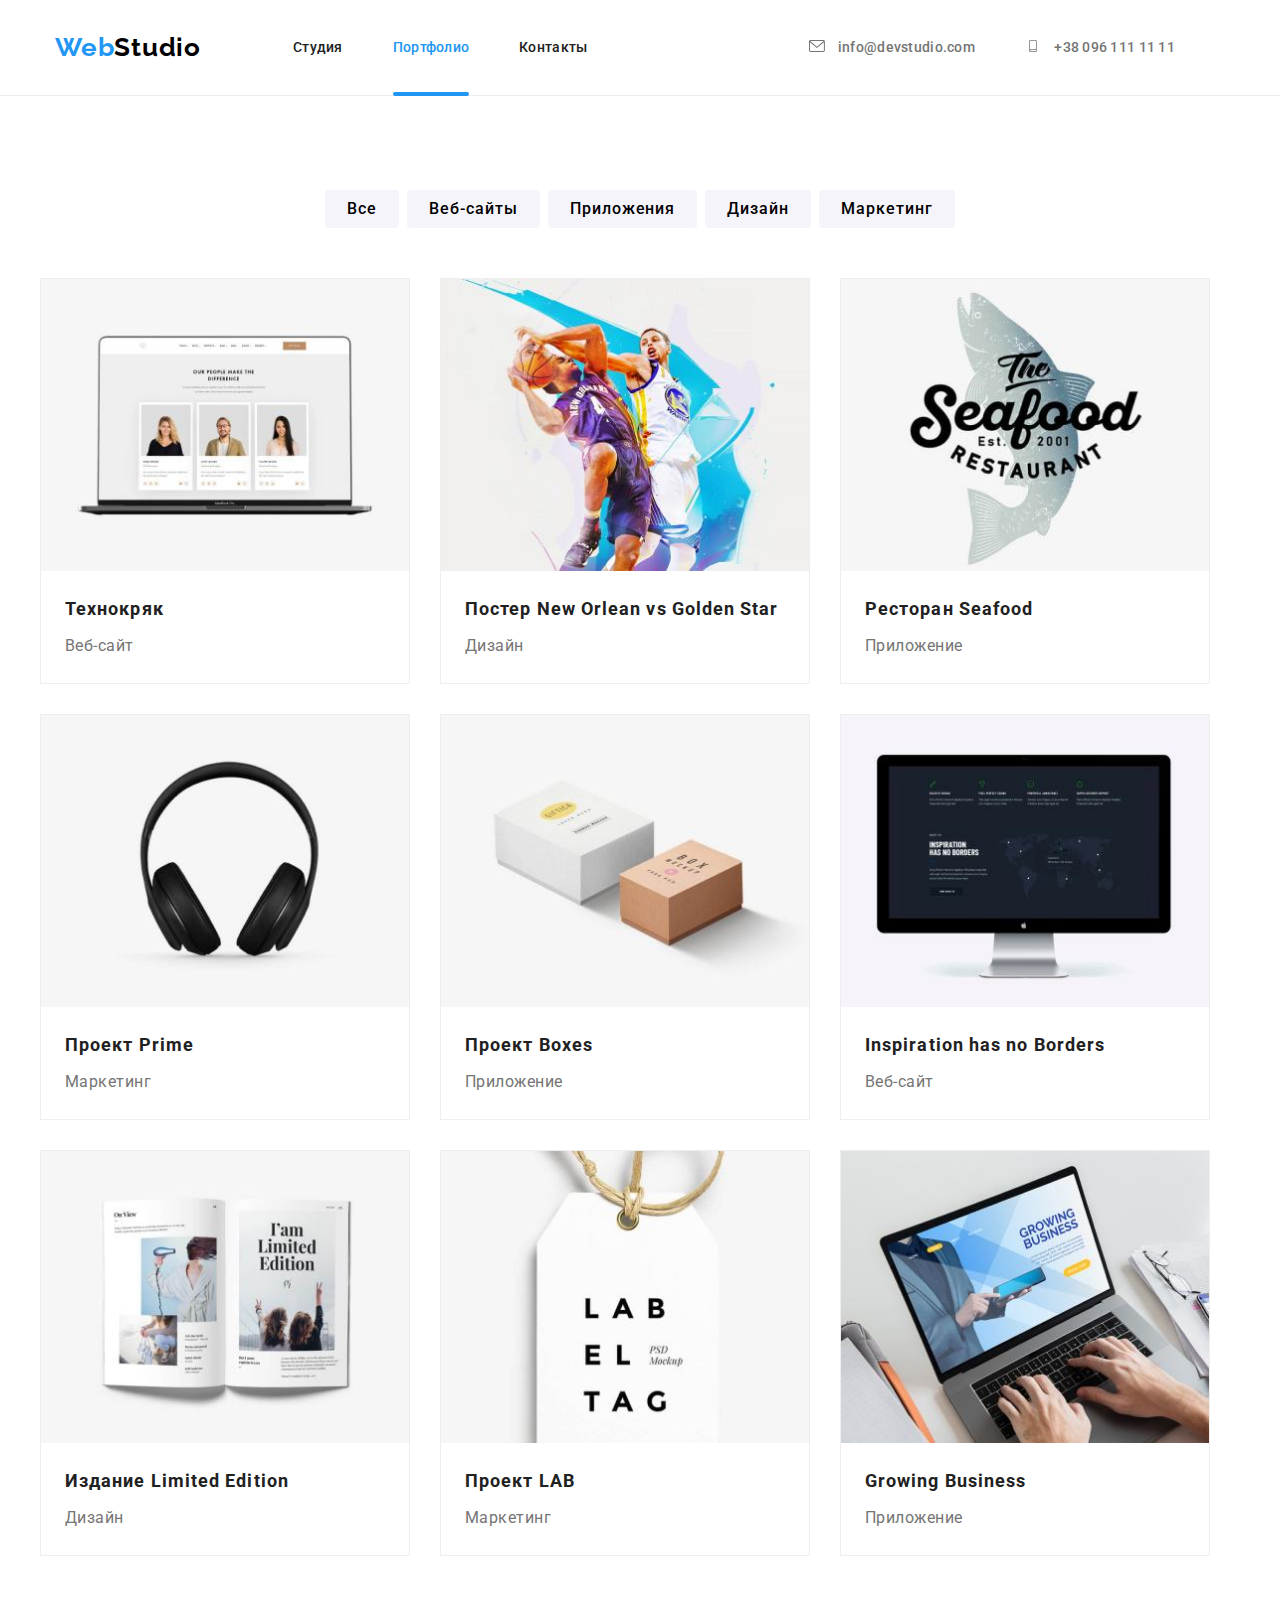
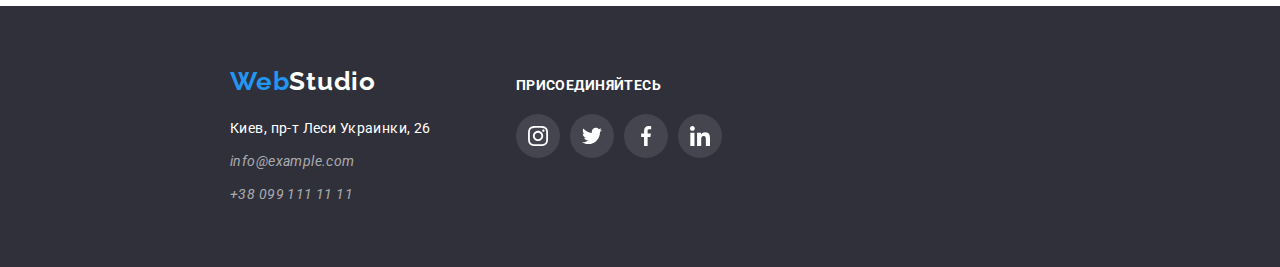
==== portfolio.html @ e21848b0 "save1" ====
<!DOCTYPE html>
<html lang="ru">
  <head>
    <meta charset="UTF-8" />
    <meta http-equiv="X-UA-Compatible" content="IE=edge" />
    <meta name="viewport" content="width=device-width, initial-scale=1.0" />
    <title>WebStudio</title>
    <link
      rel="stylesheet"
      href="https://cdnjs.cloudflare.com/ajax/libs/modern-normalize/1.1.0/modern-normalize.min.css"
    />
    <link rel="preconnect" href="https://fonts.googleapis.com" />
    <link rel="preconnect" href="https://fonts.gstatic.com" crossorigin />
    <link
      href="https://fonts.googleapis.com/css2?family=Raleway:wght@700&family=Roboto:wght@400;500;700;900&display=swap"
      rel="stylesheet"
    />
    <link rel="stylesheet" href="./css/styles.css" />
  </head>

  <body>
    <header class="header">
      <div class="container header-container">
        <nav class="site-nav">
          <a href="" class="header-logo"
            >Web<span class="studio">Studio</span></a
          >
          <ul class="header-menu list">
            <li class="header-item">
              <a class="header-link link" href="./index.html">Студия</a>
            </li>
            <li class="header-item">
              <a class="header-link link current" href=" ">Портфолио</a>
            </li>
            <li class="header-item">
              <a class="header-link link" href="">Контакты</a>
            </li>
          </ul>
        </nav>
        <div class="header-contact">
          <ul class="header-contacts list header-container">
            <li class="header-contacts-item">
              <a
                class="header-contacts-link link"
                href="mailto:info@devstudio.com"
              >
                <svg class="mail-icon nav-icon">
                  <use href="./images/sprite.svg#icon-mail"></use>
                </svg>
                info@devstudio.com</a
              >
            </li>
            <li class="header-contacts-item">
              <a class="header-contacts-link link" href="tel:+380961111111">
                <svg class="tel-icon nav-icon">
                  <use href="./images/sprite.svg#icon-phone"></use>
                </svg>

                +38 096 111 11 11</a
              >
            </li>
          </ul>
        </div>
      </div>
    </header>
    <main>
      <section class="portfolio">
        <div class="portfolio-container">
          <h1 hidden>Фильтры</h1>
          <ul class="list filter">
            <li class="filter-list">
              <button class="filter-btn btn" type="button">Все</button>
            </li>
            <li class="filter-list">
              <button class="filter-btn btn" type="button">Веб-сайты</button>
            </li>
            <li class="filter-list">
              <button class="filter-btn btn" type="button">Приложения</button>
            </li>
            <li class="filter-list">
              <button class="filter-btn btn" type="button">Дизайн</button>
            </li>
            <li class="filter-list">
              <button class="filter-btn btn" type="button">Маркетинг</button>
            </li>
          </ul>
          <h2 hidden>Примеры работ</h2>
          <ul class="work-list list">
            <li class="plate">
              <a class="plate-link link" href="">
                <div class="plate-top-wrapper">
                  <img
                    class="card-img"
                    src="./images/technokryak.jpg"
                    alt="Технокряк"
                    width="370"
                    height="294"
                  />
                  <p class="animate-plate">
                    Технокряк это современная площадка распространения
                    коронавируса. Компании используют эту платформу для
                    цифрового шпионажа и атак на защищённые сервера конкурентов.
                  </p>
                </div>
                <h3 class="description">Технокряк</h3>
                <p class="type">Веб-сайт</p>
              </a>
            </li>
            <li class="plate">
              <a class="plate-link link" href="">
                <div class="plate-top-wrapper">
                  <img
                    class="card-img"
                    src="./images/bball.jpg"
                    alt="Постер New Orlean vs Golden Star"
                    width="370"
                    height="294"
                  />
                  <p class="animate-plate">
                    Технокряк это современная площадка распространения
                    коронавируса. Компании используют эту платформу для
                    цифрового шпионажа и атак на защищённые сервера конкурентов.
                  </p>
                </div>
                <h3 class="description">Постер New Orlean vs Golden Star</h3>
                <p class="type">Дизайн</p>
              </a>
            </li>
            <li class="plate">
              <a class="plate-link link" href="">
                <div class="plate-top-wrapper">
                  <img
                    class="card-img"
                    src="./images/seafood.jpg"
                    alt="Ресторан Seafood"
                    width="370"
                    height="294"
                  />
                  <p class="animate-plate">
                    Технокряк это современная площадка распространения
                    коронавируса. Компании используют эту платформу для
                    цифрового шпионажа и атак на защищённые сервера конкурентов.
                  </p>
                </div>
                <h3 class="description">Ресторан Seafood</h3>
                <p class="type">Приложение</p>
              </a>
            </li>
            <li class="plate">
              <a class="plate-link link" href="">
                <div class="plate-top-wrapper">
                  <img
                    class="card-img"
                    src="./images/headphone.jpg"
                    alt="Проект Prime Наушники"
                    width="370"
                    height="294"
                  />
                  <p class="animate-plate">
                    Технокряк это современная площадка распространения
                    коронавируса. Компании используют эту платформу для
                    цифрового шпионажа и атак на защищённые сервера конкурентов.
                  </p>
                </div>
                <h3 class="description">Проект Prime</h3>
                <p class="type">Маркетинг</p>
              </a>
            </li>
            <li class="plate">
              <a class="plate-link link" href="">
                <div class="plate-top-wrapper">
                  <img
                    class="card-img"
                    src="./images/boxes.jpg"
                    alt="Проект Boxes коробки"
                    width="370"
                    height="294"
                  />
                  <p class="animate-plate">
                    Технокряк это современная площадка распространения
                    коронавируса. Компании используют эту платформу для
                    цифрового шпионажа и атак на защищённые сервера конкурентов.
                  </p>
                </div>
                <h3 class="description">Проект Boxes</h3>
                <p class="type">Приложение</p>
              </a>
            </li>
            <li class="plate">
              <a class="plate-link link" href="">
                <div class="plate-top-wrapper">
                  <img
                    class="card-img"
                    src="./images/mcbook.jpg"
                    alt="Inspiration has no Borders"
                    width="370"
                    height="294"
                  />
                  <p class="animate-plate">
                    Технокряк это современная площадка распространения
                    коронавируса. Компании используют эту платформу для
                    цифрового шпионажа и атак на защищённые сервера конкурентов.
                  </p>
                </div>
                <h3 class="description" lang="en">
                  Inspiration has no Borders
                </h3>
                <p class="type">Веб-сайт</p>
              </a>
            </li>
            <li class="plate">
              <a class="plate-link link" href="">
                <div class="plate-top-wrapper">
                  <img
                    class="card-img"
                    src="./images/knigga.jpg"
                    alt="Издание Limited Edition"
                    width="370"
                    height="294"
                  />
                  <p class="animate-plate">
                    Технокряк это современная площадка распространения
                    коронавируса. Компании используют эту платформу для
                    цифрового шпионажа и атак на защищённые сервера конкурентов.
                  </p>
                </div>
                <h3 class="description" lang="en">Издание Limited Edition</h3>
                <p class="type">Дизайн</p>
              </a>
            </li>
            <li class="plate">
              <a class="plate-link link" href="">
                <div class="plate-top-wrapper">
                  <img
                    class="card-img"
                    src="./images/lab.jpg"
                    alt="Проект LAB"
                    width="370"
                    height="294"
                  />
                  <p class="animate-plate">
                    Технокряк это современная площадка распространения
                    коронавируса. Компании используют эту платформу для
                    цифрового шпионажа и атак на защищённые сервера конкурентов.
                  </p>
                </div>
                <h3 class="description">Проект LAB</h3>
                <p class="type">Маркетинг</p>
              </a>
            </li>
            <li class="plate">
              <a class="plate-link link" href="">
                <div class="plate-top-wrapper">
                  <img
                    class="card-img"
                    src="./images/laptop.jpg"
                    alt="Growing Business"
                    width="370"
                    height="294"
                  />
                  <p class="animate-plate">
                    Технокряк это современная площадка распространения
                    коронавируса. Компании используют эту платформу для
                    цифрового шпионажа и атак на защищённые сервера конкурентов.
                  </p>
                </div>
                <h3 class="description" lang="en">Growing Business</h3>
                <p class="type">Приложение</p>
              </a>
            </li>
          </ul>
        </div>
      </section>
      <footer class="basement">
        <div class="container footer-container">
          <div class="footer-web">
            <div class="logo-foot">
              <a href="" class="footer-logo"
                >Web<span class="footer-studio">Studio</span></a
              >
            </div>

            <address class="information">
              <ul class="footer-menu list">
                <li class="footer-item">
                  <a
                    class="address-link link"
                    href="https://www.google.com/maps/place/%D0%B1%D1%83%D0%BB.+%D0%9B%D0%B5%D1%81%D0%B8+%D0%A3%D0%BA%D1%80%D0%B0%D0%B8%D0%BD%D0%BA%D0%B8,+26,+%D0%9A%D0%B8%D0%B5%D0%B2,+02000/data=!4m2!3m1!1s0x40d4cf0e033ecbe9:0x57a4dffefec77da0?sa=X&ved=2ahUKEwjEkI7In4zzAhXygf0HHdX_CNgQ8gF6BAgOEAE"
                    >Киев, пр-т Леси Украинки, 26</a
                  >
                </li>
                <li class="footer-item">
                  <a class="footer-link link" href="mailto:info@example.com"
                    >info@example.com</a
                  >
                </li>
                <li class="footer-item">
                  <a class="footer-link link" href="tel:+380991111111"
                    >+38 099 111 11 11</a
                  >
                </li>
              </ul>
            </address>
          </div>
          <div class="social-footer">
            <h3 class="social-head">присоединяйтесь</h3>
            <ul class="social-list list">
              <li class="social-item">
                <a href="https://www.instagram.com/" class="footer-social link">
                  <svg class="footer-social-icon">
                    <use href="./images/sprite.svg#icon-instagram"></use>
                    >
                  </svg>
                </a>
              </li>
              <li class="social-item">
                <a href="https://twitter.com/" class="footer-social link">
                  <svg class="footer-social-icon">
                    <use href="./images/sprite.svg#icon-twitter"></use>
                    >
                  </svg>
                </a>
              </li>
              <li class="social-item">
                <a
                  href="https://uk-ua.facebook.com/"
                  class="footer-social link"
                >
                  <svg class="footer-social-icon">
                    <use href="./images/sprite.svg#icon-facebook"></use>
                    >
                  </svg>
                </a>
              </li>
              <li class="social-item">
                <a href="https://www.linkedin.com/" class="footer-social link">
                  <svg class="footer-social-icon">
                    <use href="./images/sprite.svg#icon-linkedin"></use>
                    >
                  </svg>
                </a>
              </li>
            </ul>
          </div>
        </div>
      </footer>
    </main>
  </body>
</html>
---- css/styles.css ----
:root {
  --primary-title-color: #ffffff;
  --secondary-title-color: #212121;
  --primary-text-color: #757575;
  --header-text-color: #212121;
  --header-link-color: #757575;
  --accent-color: #2196f3;
  --background-color: #2f303a;
  --our-team-color: #f5f4fa;
}

p,
h1,
h2,
h3,
h4,
h5,
h6 {
  margin: 0;
}
ul {
  margin: 0;
  padding-left: 0;
}

img {
  display: block;
  max-width: 100%;
  height: auto;
}

body {
  font-family: "Roboto", sans-serif;
  background-color: var(--primary-title-color);
  letter-spacing: 0.03em;
  color: var(--header-text-color);
  margin: 0 auto;
}

/* Header */

.header {
  padding-top: 32px;
  padding-bottom: 32px;
  border-bottom: 1px solid #ececec;
}

.container {
  width: 1200px;
  padding-left: 15px;
  padding-right: 15px;
  margin-left: auto;
  margin-right: auto;
}

.header-container {
  display: flex;
}

.site-nav {
  display: flex;
}
.header-contact {
  display: flex;
  margin-left: auto;
  align-items: center;
}

.header-logo {
  display: block;
  width: 145px;
  height: 31px;
  left: 215px;
  top: 24px;

  font-family: Raleway;

  font-weight: bold;
  font-size: 26px;
  line-height: 1.19;
  /* identical to box height */

  letter-spacing: 0.03em;

  color: var(--accent-color);
  text-decoration: none;
  margin-right: 93px;
}
.studio {
  color: black;
}

.header-menu {
  display: flex;
  align-items: center;
}

.header-item:not(:last-child) {
  margin-right: 50px;
}

.current::after {
  content: "";
  position: absolute;
  border-radius: 2px;
  width: 100%;
  height: 4px;
  background-color: #2196f3;
  display: block;
  bottom: -41px;
}

.header-menu,
.header-link.current {
  color: #2196f3;
}

.link {
  text-decoration: none;
  display: block;
  transition: 250ms cubic-bezier(0.4, 0, 0.2, 1);
}

.list {
  list-style: none;
}

.header-link {
  font-weight: 500;
  font-size: 14px;
  line-height: 1.14;
  letter-spacing: 0.02em;
  color: var(--header-text-color);
  position: relative;
}

.header-link:hover,
.header-link:focus {
  color: var(--accent-color);
}

.header-contacts-item:focus,
.header-contacts-item:hover {
  fill: #2196f3;
}

.header-contacts-link {
  font-weight: 500;
  font-size: 14px;
  line-height: 1.14;
  letter-spacing: 0.02em;

  color: var(--header-link-color);
  margin-right: 50px;
}

.header-contacts-link:hover,
.header-contacts-link:focus {
  color: var(--accent-color);
}

.mail-icon {
  height: 12px;
  width: 16px;
  margin-right: 10px;
  fill: currentColor;
}

.tel-icon {
  height: 12px;
  width: 16px;
  margin-right: 10px;
  fill: currentColor;
}

/* HERO */

.main-hero {
  background-image: linear-gradient(
      to right,
      rgba(47, 48, 58, 0.4),
      rgba(47, 48, 58, 0.4)
    ),
    url(../images/hero.jpg);
  background-repeat: no-repeat;
  background-position: center;
  background-size: cover;
  text-align: center;
  padding: 200px 0;
}

.hero-title {
  max-width: 696px;
  margin: 0 auto;
  margin-bottom: 50px;
  font-weight: 900;
  font-size: 44px;
  line-height: 1.36;
  text-align: center;
  letter-spacing: 0.06em;
  text-transform: uppercase;
  color: var(--primary-title-color);
}

.btn {
  font-family: inherit;
  font-weight: bold;
  font-size: 16px;
  line-height: 1.87;
  letter-spacing: 0.06em;
  border: none;
  border-radius: 4px;
}
.hero-btn {
  padding: 10px 32px;
  cursor: pointer;
  font-weight: bold;
  font-family: inherit;
  font-size: 16px;
  line-height: 1.88;
  letter-spacing: 0.06em;
  color: var(--primary-title-color);
  background-color: #2196f3;
}

.button {
  display: flex;
  justify-content: center;
}

.features {
  padding-top: 94px;
  padding-bottom: 47px;
}

.advantage-title {
  font-weight: bold;
  font-size: 14px;
  line-height: 1.14;
  text-transform: uppercase;
  color: var(--header-text-color);
  margin-bottom: 10px;
}
.advantage-description {
  font-size: 14px;
  line-height: 1.71;
  letter-spacing: 0.03em;
  color: var(--header-link-color);
  font-weight: normal;
}
.advantage {
  text-decoration: none;
  list-style: none;
  display: flex;
}

.feauters-item:nth-child(0) {
  width: 270px;
  flex-basis: calc(100% / 4 - 30px);
  font-weight: bold;
  font-size: 14px;
  line-height: 1.14;
  color: var(--secondary-title-color);
  margin-left: 30px;
}

.feauters-item::before {
  content: "";
  display: block;
  margin-bottom: 30px;
  background-repeat: no-repeat;
  background-position: center;
  width: 270px;
  height: 120px;
  background: #f5f4fa;
  border-radius: 4px;
}

.icon-1::before {
  background-image: url(../images/satelite.svg);
  background-repeat: no-repeat;
  background-position: center;
}

.icon-2::before {
  background-image: url(../images/clock.svg);
  background-repeat: no-repeat;
  background-position: center;
}

.icon-3::before {
  background-image: url(../images/diagram.svg);
  background-repeat: no-repeat;
  background-position: center;
}

.icon-4::before {
  background-image: url(../images/astronaut.svg);
  background-repeat: no-repeat;
  background-position: center;
}

/* Чем мы занимаемся */

.about-us {
  padding-top: 47px;
  padding-bottom: 94px;
}

.photo {
  display: block;
  font-weight: bold;
  font-size: 36px;
  line-height: 1.17;
  text-align: center;
  letter-spacing: 0.03em;
  color: var(--header-text-color);
  margin-bottom: 50px;
}
.examples {
  display: flex;
  flex-basis: calc(100% / 3 - 90px);
  align-items: center;
}

.example-item:not(:last-child) {
  margin-right: 30px;
}

.example-item {
  position: relative;
}

.shadow {
  display: flex;
  align-items: center;
  justify-content: center;
  position: absolute;
  bottom: 0;
  width: 370px;
  height: 70px;
  background-color: rgba(47, 48, 58, 0.8);
}

.photo-description {
  font-family: Roboto;
  font-style: normal;
  font-weight: bold;
  font-size: 14px;
  line-height: 16px;
  text-align: center;
  letter-spacing: 0.03em;
  text-transform: uppercase;

  color: #ffffff;
}

.we {
  background: var(--our-team-color);
  padding-top: 94px;
  padding-bottom: 94px;
}
.our-team {
  font-weight: bold;
  font-size: 36px;
  line-height: 1.17;
  text-align: center;
  justify-content: center;
  color: var(--header-text-color);
  margin-bottom: 50px;
  letter-spacing: 0.03em;
}
.people-list {
  display: flex;
  justify-content: flex-start;
}

.team-item {
  margin-right: 30px;
  background-color: var(--primary-title-color);
  border-radius: 0px 0px 4px 4px;
  margin-bottom: 94px;
  box-shadow: 0px 1px 3px rgba(0, 0, 0, 0.12), 0px 1px 1px rgba(0, 0, 0, 0.14),
    0px 2px 1px rgba(0, 0, 0, 0.2);
  max-height: 100%;
}

.team-item:nth-child(4n) {
  margin-right: 0;
}

.team-img {
  margin-bottom: 30px;
}

.team-personal-name {
  margin-bottom: 10px;
  font-weight: 500;
  font-size: 16px;
  line-height: 19px;
  text-align: center;
  letter-spacing: 0.03em;
}

.team-position {
  margin-bottom: 16px;

  font-size: 16px;
  line-height: 19px;
  text-align: center;
  letter-spacing: 0.03em;
  color: #757575;
}

.social-list {
  display: flex;
  justify-content: center;
  padding-bottom: 30px;
}

.social-item {
  width: 44px;
  height: 44px;
}

.social-item + .social-item {
  margin-left: 10px;
}

.social-link {
  width: 44px;
  height: 44px;
  border-radius: 50%;
  background-color: #ffffff;
  display: flex;
  align-items: center;
  justify-content: center;
  padding-top: 28px;
}

.social-link:hover,
.social-link:focus {
  background-color: #2196f3;
}

.social-icon {
  width: 20px;
  height: 20px;
  margin-top: 12px;
  margin-bottom: 42px;
  fill: #afb1b8;
}

.social-link:hover .social-icon,
.social-link:focus .social-icon {
  fill: #ffffff;
}

.our-clients {
  height: auto;
  padding-bottom: 94px;
  padding-top: 94px;

  background-color: #ffffff;
}

.regular-clients {
  font-family: Roboto;
  font-style: normal;
  font-weight: bold;
  font-size: 36px;
  line-height: 42px;
  text-align: center;
  letter-spacing: 0.8px;
  margin-bottom: 50px;
}

.clients-list {
  display: flex;
  justify-content: center;
  list-style: none;
}

.clients-item:not(:last-child) {
  margin-right: 30px;
}

.clients-link {
  display: flex;
  width: 170px;
  height: 92px;
  justify-content: center;
  align-items: center;
  cursor: pointer;
  border: 1px solid #afb1b8;
  box-sizing: border-box;
  border-radius: 4px;
}

.clients-link:hover,
.clients-link:focus {
  border: 1px solid #2196f3;
  fill: #2196f3;
}

.clients-icon {
  fill: #afb1b8;
  width: 106px;
  height: 60px;
  transition: 250ms cubic-bezier(0.4, 0, 0.2, 1);
}

.clients-link:hover .clients-icon,
.clients-link:focus .clients-icon {
  fill: #2196f3;
}

.basement {
  background: var(--background-color);
  position: absolute;
  padding-top: 60px;
  padding-bottom: 60px;
  max-height: 252px auto;
  min-width: 1600px;
  margin: auto;
}

.basement-container {
  display: block;
  padding-top: 60px;
  padding-bottom: 60px;
  max-width: 1600px;
  width: 1600px;
  height: 252px;
  left: 0px;
  top: 2097px;
}

.footer-container {
  display: flex;
  align-items: baseline;
}

.footer-web {
  margin-right: 70px;
  margin-left: 15px;
  margin-right: 15px;
}

.logo-foot {
  margin-bottom: 20px;
  height: 31px;
  width: 145px;
}

.footer-logo {
  display: inline-block;
  margin-bottom: 20px;
  font-family: Raleway;
  font-weight: bold;
  font-size: 26px;
  line-height: 1.19;
  /* identical to box height */
  letter-spacing: 0.03em;
  color: var(--accent-color);
  text-decoration: none;
}

.footer-studio {
  color: var(--primary-title-color);
}

.footer-link {
  font-size: 14px;
  line-height: 1.71;
  /* or 171% */

  letter-spacing: 0.03em;

  color: rgba(255, 255, 255, 0.6);
}

.footer-link:hover,
.footer-link:focus {
  color: var(--accent-color);
}

.footer-item:not(:last-child) {
  display: block;
  margin-bottom: 9px;
}

.address-link {
  font-family: Roboto;
  font-style: normal;
  font-weight: normal;
  font-size: 14px;
  line-height: 1.71;
  /* or 171% */

  letter-spacing: 0.03em;

  color: var(--primary-title-color);
}
.address-link:hover,
.address-link:focus {
  color: var(--accent-color);
}

.social-footer {
  margin-left: 70px;
}

.social-head {
  font-family: Roboto;
  font-style: normal;
  font-weight: bold;
  font-size: 14px;
  line-height: 1.14;
  letter-spacing: 0.03em;
  text-transform: uppercase;

  color: #ffffff;
  margin-bottom: 20px;
}

.social-list {
  display: flex;
  justify-content: center;
  align-items: center;
}

.footer-social {
  display: flex;
  align-items: center;
  justify-content: center;
  width: 44px;
  height: 44px;
  background-color: rgba(255, 255, 255, 0.1);
  border-radius: 50%;
}

.footer-social:focus,
.footer-social:hover {
  background-color: #2196f3;
  border-radius: 50%;
}

.footer-social-icon {
  width: 20px;
  height: 20px;
  fill: #ffffff;
}

.footer-social:focus .footer-social-icon,
.footer-social:hover .footer-social-icon {
  fill: #ffffff;
}

/* ---------------portfolio page----------------- */

.portfolio-container {
  max-width: 1230px;
  margin: 0 auto;
  padding: 0 15px;
}

.filter-btn {
  cursor: pointer;
  font-family: inherit;
  font-weight: 500;
  font-size: 16px;
  line-height: 1.62;
  text-align: center;
  border-radius: 4px;
  border: none;
  padding: 6px 22px;
  background-color: #f5f4fa;
  transition: 250ms cubic-bezier(0.4, 0, 0.2, 1);
}

.filter-btn:hover,
.filter-btn:focus {
  background-color: var(--accent-color);
  color: var(--primary-title-color);
  box-shadow: 0px 3px 1px rgba(0, 0, 0, 0.1), 0px 1px 2px rgba(0, 0, 0, 0.08),
    0px 2px 2px rgba(0, 0, 0, 0.12);
}
.plate {
  left: 215px;
  top: 262px;
  background: #ffffff;
}

.plate-link {
  height: 404px;
}

.plate-link:hover,
.plate-link:focus {
  box-shadow: 0px 4px 4px rgba(0, 0, 0, 0.25);
  /* transition: 250ms cubic-bezier(0.4, 0, 0.2, 1); */
}

.plate-top-wrapper {
  position: relative;
  overflow: hidden;
}

.plate-link:hover .animate-plate {
  transform: translateY(0);
  transition: 250ms cubic-bezier(0.4, 0, 0.2, 1);
}

.animate-plate {
  font-family: Roboto;
  font-style: normal;
  font-weight: normal;
  font-size: 18px;
  line-height: 1.5;
  letter-spacing: 0.03em;
  color: #ffffff;
  background-color: rgba(33, 150, 243, 0.9);
  position: absolute;
  height: 100%;
  bottom: 0;
  padding-left: 24px;
  padding-top: 63px;
  padding-right: 24px;
  padding-bottom: 63px;
  transform: translateY(101%);
  transition: transform 300ms linear;
}

.description {
  padding-top: 20px;
  font-weight: bold;
  font-size: 18px;
  line-height: 2;
  /* identical to box height, or 200% */

  letter-spacing: 0.06em;

  color: var(--secondary-title-color);
}

.type {
  font-size: 16px;
  line-height: 1.87;
  /* identical to box height, or 187% */

  letter-spacing: 0.03em;

  color: var(--header-link-color);
}

.portfolio {
  padding-top: 94px;
  padding-bottom: 50px;
}

.filter {
  display: flex;
  justify-content: center;
}

.filter-list {
  margin-right: 9px;
  margin-bottom: 50px;
}

.filter-list:not(:last-child) {
  margin-right: 8px;
}

.filter-list:nth-child(5n) {
  margin-right: 0px;
}

.work-list {
  display: flex;
  flex-wrap: wrap;
}
.plate {
  margin-right: 30px;
  margin-bottom: 30px;
  width: 370px;

  border: 1px solid #eeeeee;
}
.plate:nth-last-child(3n + 1) {
  margin-right: 0px;
}

.plate:nth-last-child(-n + 3) {
  margin-bottom: 0px;
}

.description {
  padding-bottom: 4px;
  padding-left: 24px;

  font-weight: 700;
  font-size: 18px;
  line-height: 2;
  letter-spacing: 0.06em;
  color: #212121;
}

.type {
  padding-bottom: 20px;
  padding-left: 24px;

  font-style: normal;
  font-weight: normal;
  font-size: 16px;
  line-height: 1.87;
  letter-spacing: 0.03em;
  color: #757575;
}

/* modalka */

.backdrop {
  position: fixed;
  width: 100vw;
  height: 100vh;
  background-color: rgba(0, 0, 0, 0.2);
  top: 0;
  display: flex;
  align-items: center;
  justify-content: center;
  transition: opacity 250ms ease-in-out, visibility 250ms ease-in-out;
}

.backdrop.is-hidden {
  opacity: 0;
  visibility: hidden;
  pointer-events: none;
}

.modal {
  width: 528px;
  min-height: 581px;
  background-color: #ffffff;
  border-radius: 4px;
  position: relative;
}

.close-btn {
  position: absolute;
  right: 8px;
  top: 8px;
  border-radius: 50%;
  background-color: transparent;
  border: 1px solid rgba(0, 0, 0, 0.1);
  width: 30px;
  height: 30px;
}

.close-btn:hover {
  cursor: pointer;
}

.close-icon {
  width: 11px;
  height: 11px;
}
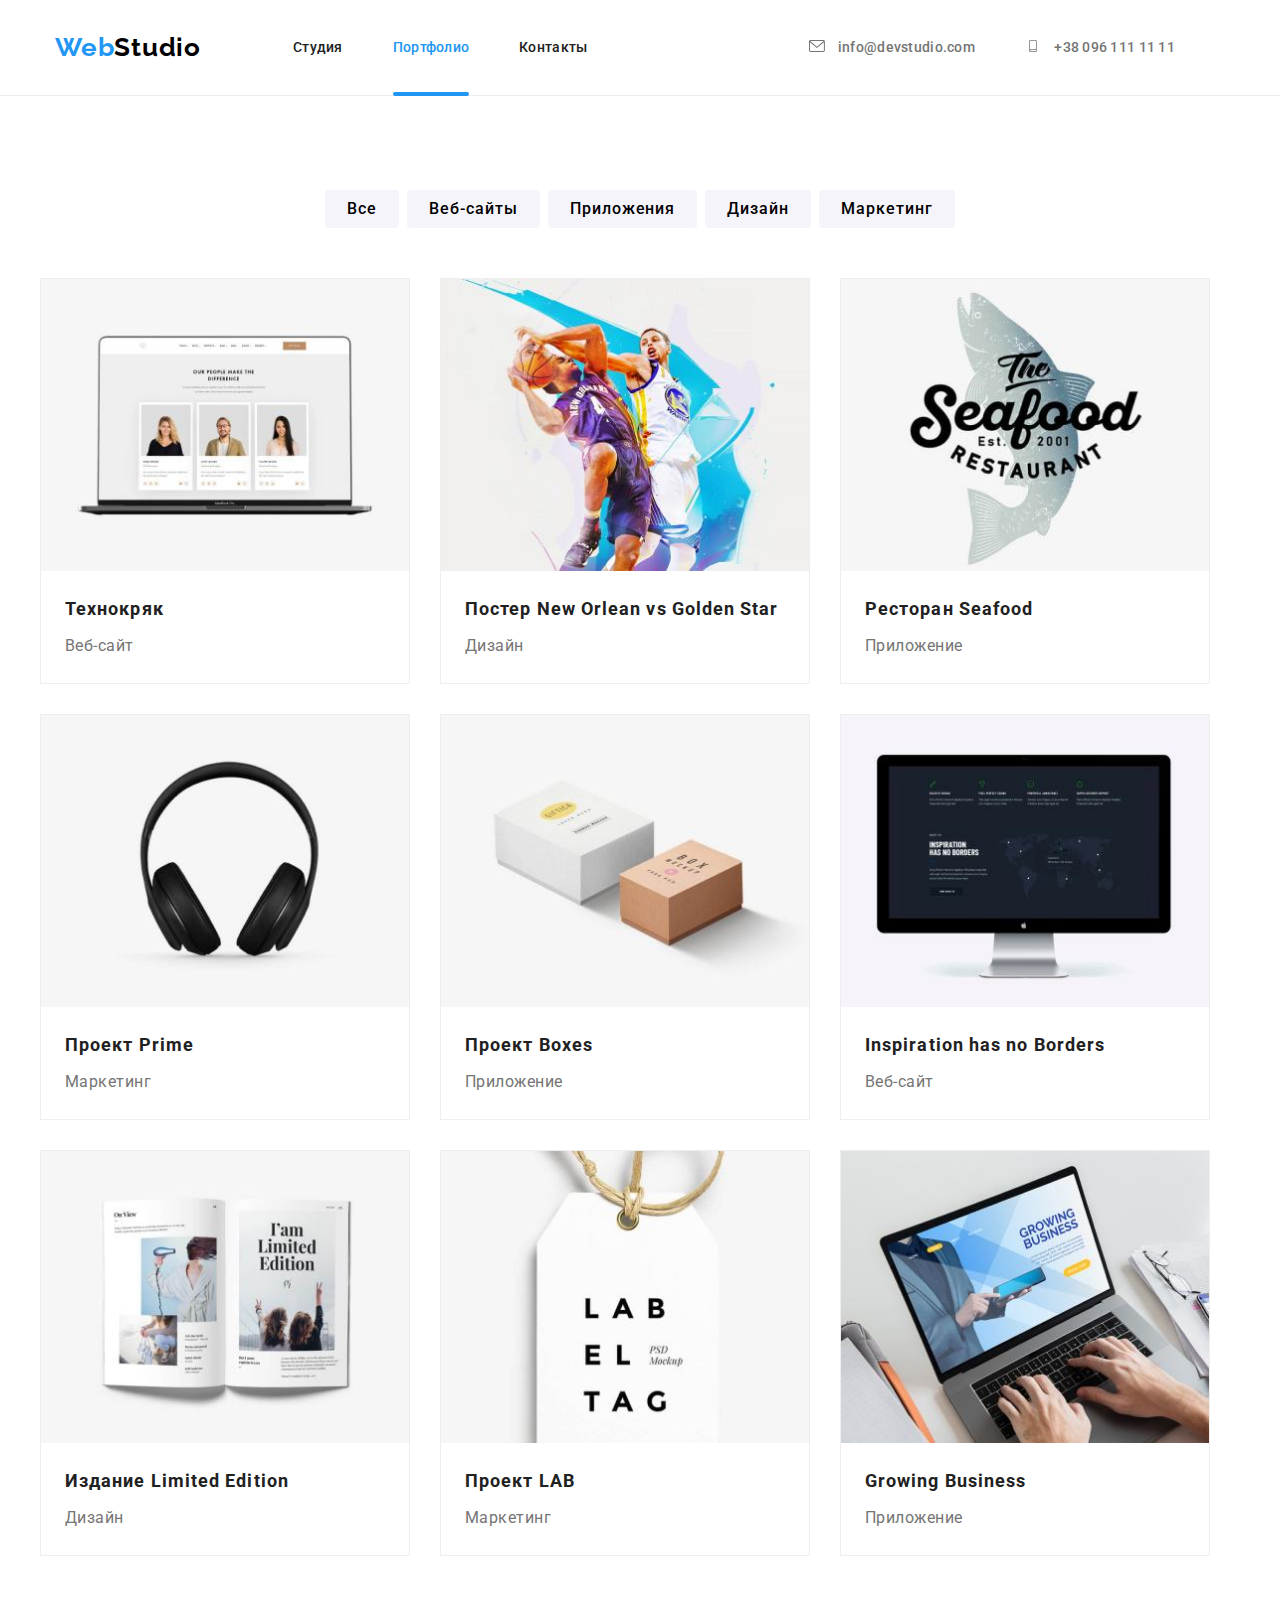
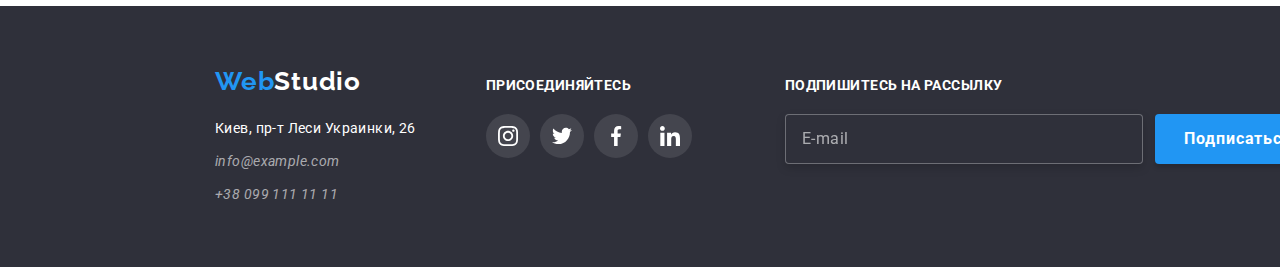
==== commit 68723e49: "save" ====
--- a/portfolio.html
+++ b/portfolio.html
@@ -279,7 +279,6 @@
                 >Web<span class="footer-studio">Studio</span></a
               >
             </div>
-
             <address class="information">
               <ul class="footer-menu list">
                 <li class="footer-item">
@@ -336,11 +335,28 @@
                 <a href="https://www.linkedin.com/" class="footer-social link">
                   <svg class="footer-social-icon">
                     <use href="./images/sprite.svg#icon-linkedin"></use>
-                    >
                   </svg>
                 </a>
               </li>
             </ul>
+          </div>
+          <div class="form">
+            <h3 class="form-head">подпишитесь на рассылку</h3>
+            <form action="#" class="footer-form">
+              <input
+                type="mail"
+                name="mail"
+                placeholder="E-mail"
+                class="footer-input"
+              />
+
+              <button type="submit" class="form-btn">
+                Подписаться
+                <svg class="icon-tg">
+                  <use href="./images/sprite.svg#icon-tg"></use>
+                </svg>
+              </button>
+            </form>
           </div>
         </div>
       </footer>
--- a/css/styles.css
+++ b/css/styles.css
@@ -8,7 +8,6 @@
   --background-color: #2f303a;
   --our-team-color: #f5f4fa;
 }
-
 p,
 h1,
 h2,
@@ -22,13 +21,11 @@
   margin: 0;
   padding-left: 0;
 }
-
 img {
   display: block;
   max-width: 100%;
   height: auto;
 }
-
 body {
   font-family: "Roboto", sans-serif;
   background-color: var(--primary-title-color);
@@ -36,15 +33,12 @@
   color: var(--header-text-color);
   margin: 0 auto;
 }
-
 /* Header */
-
 .header {
   padding-top: 32px;
   padding-bottom: 32px;
   border-bottom: 1px solid #ececec;
 }
-
 .container {
   width: 1200px;
   padding-left: 15px;
@@ -52,11 +46,9 @@
   margin-left: auto;
   margin-right: auto;
 }
-
 .header-container {
   display: flex;
 }
-
 .site-nav {
   display: flex;
 }
@@ -65,23 +57,18 @@
   margin-left: auto;
   align-items: center;
 }
-
 .header-logo {
   display: block;
   width: 145px;
   height: 31px;
   left: 215px;
   top: 24px;
-
   font-family: Raleway;
-
   font-weight: bold;
   font-size: 26px;
   line-height: 1.19;
   /* identical to box height */
-
-  letter-spacing: 0.03em;
-
+  letter-spacing: 0.03em;
   color: var(--accent-color);
   text-decoration: none;
   margin-right: 93px;
@@ -89,16 +76,13 @@
 .studio {
   color: black;
 }
-
 .header-menu {
   display: flex;
   align-items: center;
 }
-
 .header-item:not(:last-child) {
   margin-right: 50px;
 }
-
 .current::after {
   content: "";
   position: absolute;
@@ -109,22 +93,18 @@
   display: block;
   bottom: -41px;
 }
-
 .header-menu,
 .header-link.current {
   color: #2196f3;
 }
-
 .link {
   text-decoration: none;
   display: block;
   transition: 250ms cubic-bezier(0.4, 0, 0.2, 1);
 }
-
 .list {
   list-style: none;
 }
-
 .header-link {
   font-weight: 500;
   font-size: 14px;
@@ -133,48 +113,39 @@
   color: var(--header-text-color);
   position: relative;
 }
-
 .header-link:hover,
 .header-link:focus {
   color: var(--accent-color);
 }
-
 .header-contacts-item:focus,
 .header-contacts-item:hover {
   fill: #2196f3;
 }
-
 .header-contacts-link {
   font-weight: 500;
   font-size: 14px;
   line-height: 1.14;
   letter-spacing: 0.02em;
-
   color: var(--header-link-color);
   margin-right: 50px;
 }
-
 .header-contacts-link:hover,
 .header-contacts-link:focus {
   color: var(--accent-color);
 }
-
 .mail-icon {
   height: 12px;
   width: 16px;
   margin-right: 10px;
   fill: currentColor;
 }
-
 .tel-icon {
   height: 12px;
   width: 16px;
   margin-right: 10px;
   fill: currentColor;
 }
-
 /* HERO */
-
 .main-hero {
   background-image: linear-gradient(
       to right,
@@ -188,7 +159,6 @@
   text-align: center;
   padding: 200px 0;
 }
-
 .hero-title {
   max-width: 696px;
   margin: 0 auto;
@@ -201,7 +171,6 @@
   text-transform: uppercase;
   color: var(--primary-title-color);
 }
-
 .btn {
   font-family: inherit;
   font-weight: bold;
@@ -222,17 +191,14 @@
   color: var(--primary-title-color);
   background-color: #2196f3;
 }
-
 .button {
   display: flex;
   justify-content: center;
 }
-
 .features {
   padding-top: 94px;
   padding-bottom: 47px;
 }
-
 .advantage-title {
   font-weight: bold;
   font-size: 14px;
@@ -253,7 +219,6 @@
   list-style: none;
   display: flex;
 }
-
 .feauters-item:nth-child(0) {
   width: 270px;
   flex-basis: calc(100% / 4 - 30px);
@@ -263,7 +228,6 @@
   color: var(--secondary-title-color);
   margin-left: 30px;
 }
-
 .feauters-item::before {
   content: "";
   display: block;
@@ -275,38 +239,31 @@
   background: #f5f4fa;
   border-radius: 4px;
 }
-
 .icon-1::before {
   background-image: url(../images/satelite.svg);
   background-repeat: no-repeat;
   background-position: center;
 }
-
 .icon-2::before {
   background-image: url(../images/clock.svg);
   background-repeat: no-repeat;
   background-position: center;
 }
-
 .icon-3::before {
   background-image: url(../images/diagram.svg);
   background-repeat: no-repeat;
   background-position: center;
 }
-
 .icon-4::before {
   background-image: url(../images/astronaut.svg);
   background-repeat: no-repeat;
   background-position: center;
 }
-
 /* Чем мы занимаемся */
-
 .about-us {
   padding-top: 47px;
   padding-bottom: 94px;
 }
-
 .photo {
   display: block;
   font-weight: bold;
@@ -322,15 +279,12 @@
   flex-basis: calc(100% / 3 - 90px);
   align-items: center;
 }
-
 .example-item:not(:last-child) {
   margin-right: 30px;
 }
-
 .example-item {
   position: relative;
 }
-
 .shadow {
   display: flex;
   align-items: center;
@@ -341,7 +295,6 @@
   height: 70px;
   background-color: rgba(47, 48, 58, 0.8);
 }
-
 .photo-description {
   font-family: Roboto;
   font-style: normal;
@@ -351,10 +304,8 @@
   text-align: center;
   letter-spacing: 0.03em;
   text-transform: uppercase;
-
   color: #ffffff;
 }
-
 .we {
   background: var(--our-team-color);
   padding-top: 94px;
@@ -374,7 +325,6 @@
   display: flex;
   justify-content: flex-start;
 }
-
 .team-item {
   margin-right: 30px;
   background-color: var(--primary-title-color);
@@ -384,15 +334,12 @@
     0px 2px 1px rgba(0, 0, 0, 0.2);
   max-height: 100%;
 }
-
 .team-item:nth-child(4n) {
   margin-right: 0;
 }
-
 .team-img {
   margin-bottom: 30px;
 }
-
 .team-personal-name {
   margin-bottom: 10px;
   font-weight: 500;
@@ -401,32 +348,26 @@
   text-align: center;
   letter-spacing: 0.03em;
 }
-
 .team-position {
   margin-bottom: 16px;
-
   font-size: 16px;
   line-height: 19px;
   text-align: center;
   letter-spacing: 0.03em;
   color: #757575;
 }
-
 .social-list {
   display: flex;
   justify-content: center;
   padding-bottom: 30px;
 }
-
 .social-item {
   width: 44px;
   height: 44px;
 }
-
 .social-item + .social-item {
   margin-left: 10px;
 }
-
 .social-link {
   width: 44px;
   height: 44px;
@@ -437,12 +378,10 @@
   justify-content: center;
   padding-top: 28px;
 }
-
 .social-link:hover,
 .social-link:focus {
   background-color: #2196f3;
 }
-
 .social-icon {
   width: 20px;
   height: 20px;
@@ -450,20 +389,16 @@
   margin-bottom: 42px;
   fill: #afb1b8;
 }
-
 .social-link:hover .social-icon,
 .social-link:focus .social-icon {
   fill: #ffffff;
 }
-
 .our-clients {
   height: auto;
   padding-bottom: 94px;
   padding-top: 94px;
-
   background-color: #ffffff;
 }
-
 .regular-clients {
   font-family: Roboto;
   font-style: normal;
@@ -474,17 +409,14 @@
   letter-spacing: 0.8px;
   margin-bottom: 50px;
 }
-
 .clients-list {
   display: flex;
   justify-content: center;
   list-style: none;
 }
-
 .clients-item:not(:last-child) {
   margin-right: 30px;
 }
-
 .clients-link {
   display: flex;
   width: 170px;
@@ -495,36 +427,32 @@
   border: 1px solid #afb1b8;
   box-sizing: border-box;
   border-radius: 4px;
-}
-
+  transition: 250ms cubic-bezier(0.4, 0, 0.2, 1);
+}
 .clients-link:hover,
 .clients-link:focus {
   border: 1px solid #2196f3;
   fill: #2196f3;
 }
-
 .clients-icon {
   fill: #afb1b8;
   width: 106px;
   height: 60px;
   transition: 250ms cubic-bezier(0.4, 0, 0.2, 1);
 }
-
 .clients-link:hover .clients-icon,
 .clients-link:focus .clients-icon {
   fill: #2196f3;
 }
-
 .basement {
   background: var(--background-color);
-  position: absolute;
+  position: relative;
   padding-top: 60px;
   padding-bottom: 60px;
   max-height: 252px auto;
   min-width: 1600px;
   margin: auto;
 }
-
 .basement-container {
   display: block;
   padding-top: 60px;
@@ -535,24 +463,15 @@
   left: 0px;
   top: 2097px;
 }
-
 .footer-container {
   display: flex;
   align-items: baseline;
 }
-
-.footer-web {
-  margin-right: 70px;
-  margin-left: 15px;
-  margin-right: 15px;
-}
-
 .logo-foot {
   margin-bottom: 20px;
   height: 31px;
   width: 145px;
 }
-
 .footer-logo {
   display: inline-block;
   margin-bottom: 20px;
@@ -565,31 +484,24 @@
   color: var(--accent-color);
   text-decoration: none;
 }
-
 .footer-studio {
   color: var(--primary-title-color);
 }
-
 .footer-link {
   font-size: 14px;
   line-height: 1.71;
   /* or 171% */
-
-  letter-spacing: 0.03em;
-
+  letter-spacing: 0.03em;
   color: rgba(255, 255, 255, 0.6);
 }
-
 .footer-link:hover,
 .footer-link:focus {
   color: var(--accent-color);
 }
-
 .footer-item:not(:last-child) {
   display: block;
   margin-bottom: 9px;
 }
-
 .address-link {
   font-family: Roboto;
   font-style: normal;
@@ -597,20 +509,17 @@
   font-size: 14px;
   line-height: 1.71;
   /* or 171% */
-
-  letter-spacing: 0.03em;
-
+  letter-spacing: 0.03em;
   color: var(--primary-title-color);
 }
 .address-link:hover,
 .address-link:focus {
   color: var(--accent-color);
 }
-
 .social-footer {
   margin-left: 70px;
-}
-
+  margin-right: 93px;
+}
 .social-head {
   font-family: Roboto;
   font-style: normal;
@@ -619,17 +528,14 @@
   line-height: 1.14;
   letter-spacing: 0.03em;
   text-transform: uppercase;
-
   color: #ffffff;
   margin-bottom: 20px;
 }
-
 .social-list {
   display: flex;
   justify-content: center;
   align-items: center;
 }
-
 .footer-social {
   display: flex;
   align-items: center;
@@ -639,32 +545,106 @@
   background-color: rgba(255, 255, 255, 0.1);
   border-radius: 50%;
 }
-
 .footer-social:focus,
 .footer-social:hover {
   background-color: #2196f3;
   border-radius: 50%;
 }
-
 .footer-social-icon {
   width: 20px;
   height: 20px;
   fill: #ffffff;
 }
-
 .footer-social:focus .footer-social-icon,
 .footer-social:hover .footer-social-icon {
   fill: #ffffff;
 }
-
+/* ------------------Footer-form------------------*/
+
+.form-head {
+  font-family: Roboto;
+  font-style: normal;
+  font-weight: bold;
+  font-size: 14px;
+  line-height: 1.14;
+  letter-spacing: 0.03em;
+  text-transform: uppercase;
+  margin-bottom: 20px;
+  color: #ffffff;
+}
+
+.footer-form {
+  display: flex;
+  flex-direction: row;
+}
+
+.footer-input {
+  width: 358px;
+  height: 50px;
+  border: 1px solid rgba(255, 255, 255, 0.3);
+  box-sizing: border-box;
+  filter: drop-shadow(0px 4px 4px rgba(0, 0, 0, 0.15));
+  border-radius: 4px;
+  background: #2f303a;
+  transition: border-color 250ms cubic-bezier(0.4, 0, 0.2, 1);
+  color: #ffffff;
+  outline: none;
+  margin-right: 12px;
+  text-align: left;
+  padding-left: 16px;
+}
+
+.footer-input:focus,
+.footer-input:hover {
+  border-color: #2196f3;
+}
+
+.footer-input::placeholder {
+  font-family: Roboto;
+  font-style: normal;
+  font-weight: normal;
+  font-size: 16px;
+  line-height: calc(20 / 16);
+  /* padding-left: 16px; */
+  display: flex;
+  align-items: center;
+  letter-spacing: 0.03em;
+
+  color: rgba(255, 255, 255, 0.6);
+}
+
+.form-btn {
+  width: 200px;
+  height: 50px;
+  background: #2196f3;
+  box-shadow: 0px 4px 4px rgba(0, 0, 0, 0.15);
+  border-radius: 4px;
+  font-family: Roboto;
+  font-style: normal;
+  font-weight: bold;
+  font-size: 16px;
+  line-height: 1.87;
+  border: none;
+  display: flex;
+  align-items: center;
+  text-align: center;
+  letter-spacing: 0.06em;
+  padding-left: 29px;
+  color: #ffffff;
+}
+
+.icon-tg {
+  width: 24px;
+  height: 24px;
+  fill: #ffffff;
+  margin-left: 10px;
+}
 /* ---------------portfolio page----------------- */
-
 .portfolio-container {
   max-width: 1230px;
   margin: 0 auto;
   padding: 0 15px;
 }
-
 .filter-btn {
   cursor: pointer;
   font-family: inherit;
@@ -678,7 +658,6 @@
   background-color: #f5f4fa;
   transition: 250ms cubic-bezier(0.4, 0, 0.2, 1);
 }
-
 .filter-btn:hover,
 .filter-btn:focus {
   background-color: var(--accent-color);
@@ -691,27 +670,22 @@
   top: 262px;
   background: #ffffff;
 }
-
 .plate-link {
   height: 404px;
 }
-
 .plate-link:hover,
 .plate-link:focus {
   box-shadow: 0px 4px 4px rgba(0, 0, 0, 0.25);
   /* transition: 250ms cubic-bezier(0.4, 0, 0.2, 1); */
 }
-
 .plate-top-wrapper {
   position: relative;
   overflow: hidden;
 }
-
 .plate-link:hover .animate-plate {
   transform: translateY(0);
   transition: 250ms cubic-bezier(0.4, 0, 0.2, 1);
 }
-
 .animate-plate {
   font-family: Roboto;
   font-style: normal;
@@ -731,52 +705,40 @@
   transform: translateY(101%);
   transition: transform 300ms linear;
 }
-
 .description {
   padding-top: 20px;
   font-weight: bold;
   font-size: 18px;
   line-height: 2;
   /* identical to box height, or 200% */
-
   letter-spacing: 0.06em;
-
   color: var(--secondary-title-color);
 }
-
 .type {
   font-size: 16px;
   line-height: 1.87;
   /* identical to box height, or 187% */
-
-  letter-spacing: 0.03em;
-
+  letter-spacing: 0.03em;
   color: var(--header-link-color);
 }
-
 .portfolio {
   padding-top: 94px;
   padding-bottom: 50px;
 }
-
 .filter {
   display: flex;
   justify-content: center;
 }
-
 .filter-list {
   margin-right: 9px;
   margin-bottom: 50px;
 }
-
 .filter-list:not(:last-child) {
   margin-right: 8px;
 }
-
 .filter-list:nth-child(5n) {
   margin-right: 0px;
 }
-
 .work-list {
   display: flex;
   flex-wrap: wrap;
@@ -785,32 +747,26 @@
   margin-right: 30px;
   margin-bottom: 30px;
   width: 370px;
-
   border: 1px solid #eeeeee;
 }
 .plate:nth-last-child(3n + 1) {
   margin-right: 0px;
 }
-
 .plate:nth-last-child(-n + 3) {
   margin-bottom: 0px;
 }
-
 .description {
   padding-bottom: 4px;
   padding-left: 24px;
-
   font-weight: 700;
   font-size: 18px;
   line-height: 2;
   letter-spacing: 0.06em;
   color: #212121;
 }
-
 .type {
   padding-bottom: 20px;
   padding-left: 24px;
-
   font-style: normal;
   font-weight: normal;
   font-size: 16px;
@@ -818,9 +774,7 @@
   letter-spacing: 0.03em;
   color: #757575;
 }
-
-/* modalka */
-
+/* ---------------------modalka-------------------- */
 .backdrop {
   position: fixed;
   width: 100vw;
@@ -832,21 +786,19 @@
   justify-content: center;
   transition: opacity 250ms ease-in-out, visibility 250ms ease-in-out;
 }
-
 .backdrop.is-hidden {
   opacity: 0;
   visibility: hidden;
   pointer-events: none;
 }
-
 .modal {
   width: 528px;
   min-height: 581px;
   background-color: #ffffff;
   border-radius: 4px;
   position: relative;
-}
-
+  padding: 40px;
+}
 .close-btn {
   position: absolute;
   right: 8px;
@@ -857,12 +809,88 @@
   width: 30px;
   height: 30px;
 }
-
 .close-btn:hover {
   cursor: pointer;
-}
-
+  fill: #2196f3;
+}
 .close-icon {
   width: 11px;
   height: 11px;
 }
+
+.modal-title {
+  font-family: Roboto;
+  font-style: normal;
+  font-weight: bold;
+  font-size: 20px;
+  line-height: calc(23 / 20);
+  text-align: center;
+  letter-spacing: 0.03em;
+  margin-bottom: 12px;
+  color: #212121;
+}
+
+.input-label {
+  display: block;
+  font-family: Roboto;
+  font-style: normal;
+  font-weight: normal;
+  font-size: 12px;
+  line-height: calc(14 / 12);
+  letter-spacing: 0.01em;
+  color: #757575;
+  margin-bottom: 4px;
+}
+
+.modal-input {
+  width: 100%;
+  height: 40px;
+  border: 1px solid rgba(33, 33, 33, 0.2);
+  box-sizing: border-box;
+  border-radius: 4px;
+  outline: none;
+  padding-left: 42px;
+  padding-right: 20px;
+}
+
+.modal-field {
+  margin-bottom: 10px;
+}
+
+.modal-text-input {
+  border: 1px solid rgba(33, 33, 33, 0.2);
+  box-sizing: border-box;
+  border-radius: 4px;
+  width: 100%;
+  height: 120px;
+  outline: none;
+  padding-top: 12px;
+  padding-left: 16px;
+  padding-right: 16px;
+  resize: none;
+}
+
+.modal-text-input::placeholder {
+  font-family: Roboto;
+  font-style: normal;
+  font-weight: normal;
+  font-size: 12px;
+  line-height: calc(14 / 12);
+  letter-spacing: 0.01em;
+  color: rgba(117, 117, 117, 0.5);
+}
+
+.modal-btn {
+  width: 200px;
+  height: 50px;
+  background: #2196f3;
+  box-shadow: 0px 4px 4px rgba(0, 0, 0, 0.15);
+  transition: background-color 250ms cubic-bezier(0.4, 0, 0.2, 1);
+  border-radius: 4px;
+  color: #ffffff;
+  display: block;
+  margin: 0 auto;
+}
+
+.modal-btn:hover {
+}
